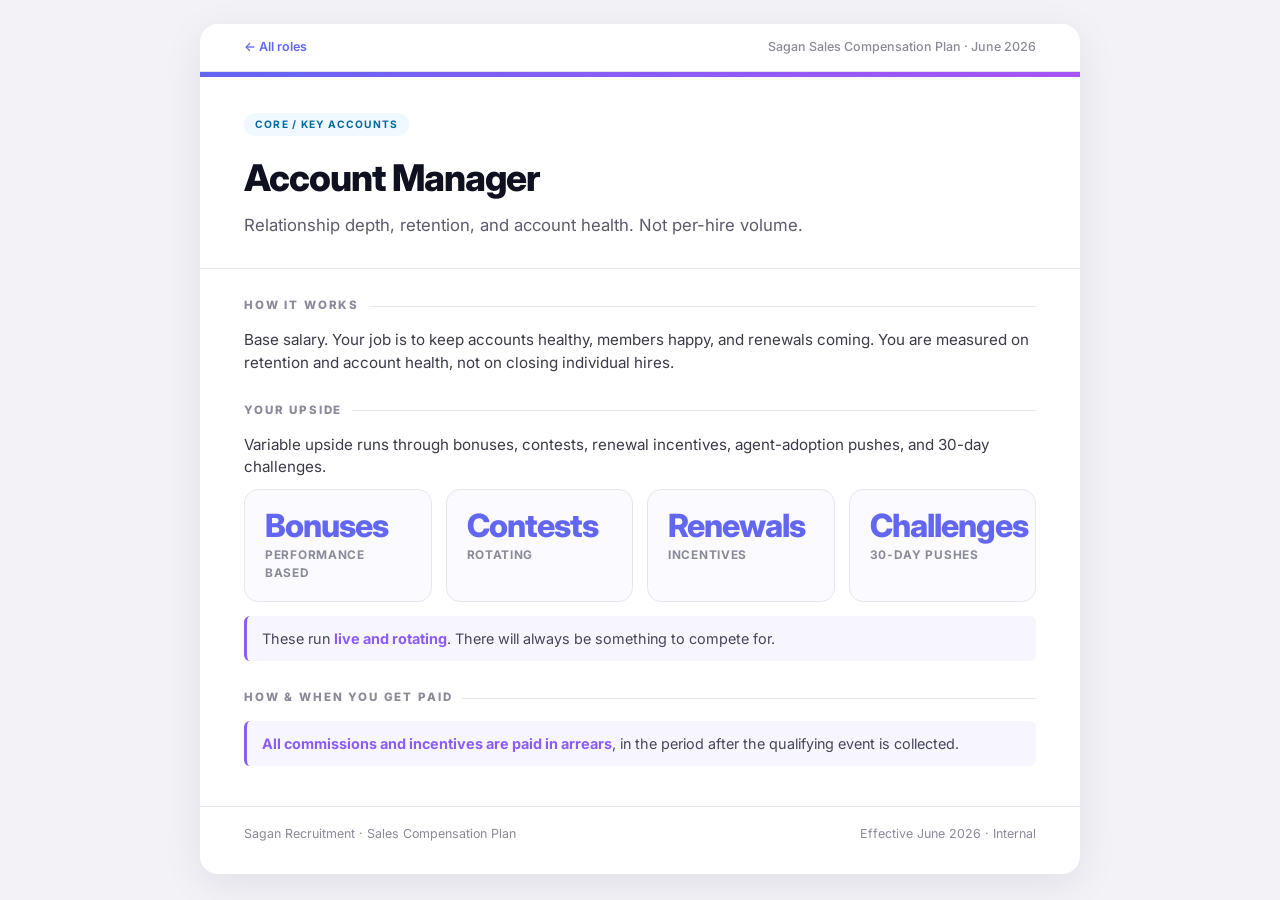
==== account-manager.html @ 3b5476de "Add per-role one-pagers and role hub for meetings Co-Authored-By: Claude Opus 4.8 <noreply@anthropic" ====
<!DOCTYPE html>
<html lang="en">
<head>
<meta charset="UTF-8">
<meta name="viewport" content="width=device-width, initial-scale=1.0">
<title>Comp Plan · Account Manager</title>
<link rel="stylesheet" href="role-style.css">
</head>
<body>
<div class="sheet">

  <nav class="topnav">
    <a href="roles.html">&larr; All roles</a>
    <span class="crumb">Sagan Sales Compensation Plan · June 2026</span>
  </nav>

  <header class="hero">
    <span class="tag am">Core / Key Accounts</span>
    <h1>Account Manager</h1>
    <p class="lede">Relationship depth, retention, and account health. Not per-hire volume.</p>
  </header>

  <div class="body">

    <div class="section-h">How It Works</div>
    <p>Base salary. Your job is to keep accounts healthy, members happy, and renewals coming. You are measured on retention and account health, not on closing individual hires.</p>

    <div class="section-h">Your Upside</div>
    <p>Variable upside runs through bonuses, contests, renewal incentives, agent-adoption pushes, and 30-day challenges.</p>
    <div class="stats">
      <div class="stat"><div class="v">Bonuses</div><div class="k">Performance based</div></div>
      <div class="stat"><div class="v">Contests</div><div class="k">Rotating</div></div>
      <div class="stat"><div class="v">Renewals</div><div class="k">Incentives</div></div>
      <div class="stat"><div class="v">Challenges</div><div class="k">30-day pushes</div></div>
    </div>
    <div class="note">These run <strong>live and rotating</strong>. There will always be something to compete for.</div>

    <div class="section-h">How &amp; When You Get Paid</div>
    <div class="note" style="margin-top:0;"><strong>All commissions and incentives are paid in arrears</strong>, in the period after the qualifying event is collected.</div>

  </div>

  <footer class="foot">
    <span>Sagan Recruitment · Sales Compensation Plan</span>
    <span>Effective June 2026 · Internal</span>
  </footer>

</div>
</body>
</html>
---- role-style.css ----
@import url('https://fonts.googleapis.com/css2?family=Inter:wght@400;500;600;700;800;900&display=swap');

:root {
  --ink: #0f1020;
  --muted: #5b5b6b;
  --faint: #8a8a99;
  --line: #e6e6ee;
  --bg: #ffffff;
  --panel: #fafaff;
  --indigo: #6366f1;
  --violet: #8b5cf6;
  --purple: #a855f7;
}

* { margin: 0; padding: 0; box-sizing: border-box; }

body {
  font-family: 'Inter', sans-serif;
  background: #f2f2f7;
  color: var(--ink);
  line-height: 1.5;
  -webkit-font-smoothing: antialiased;
}

.sheet {
  max-width: 880px;
  margin: 24px auto;
  background: var(--bg);
  border-radius: 18px;
  box-shadow: 0 10px 40px rgba(15,16,32,0.08);
  overflow: hidden;
}

/* ── Top nav ── */
.topnav {
  display: flex;
  align-items: center;
  justify-content: space-between;
  padding: 14px 44px;
  border-bottom: 1px solid var(--line);
  font-size: 0.78rem;
}
.topnav a { color: var(--indigo); text-decoration: none; font-weight: 600; }
.topnav a:hover { text-decoration: underline; }
.topnav .crumb { color: var(--faint); font-weight: 500; }

/* ── Hero ── */
.hero {
  padding: 38px 44px 30px;
  position: relative;
  border-bottom: 1px solid var(--line);
}
.hero::before {
  content: "";
  position: absolute;
  top: 0; left: 0; right: 0;
  height: 5px;
  background: linear-gradient(90deg, var(--indigo), var(--violet), var(--purple));
}
.tag {
  display: inline-block;
  font-size: 0.64rem;
  font-weight: 700;
  letter-spacing: 0.12em;
  text-transform: uppercase;
  padding: 4px 11px;
  border-radius: 99px;
  margin-bottom: 14px;
}
.tag.front { background: #eef2ff; color: #4f46e5; }
.tag.wg { background: #f3e8ff; color: #9333ea; }
.tag.strat { background: #ecfdf5; color: #15803d; }
.tag.advisor { background: #fff7ed; color: #c2410c; }
.tag.am { background: #f0f9ff; color: #0369a1; }
.tag.mgr { background: #f5f5f5; color: #4b5563; }

.hero h1 {
  font-size: 2.3rem;
  font-weight: 800;
  letter-spacing: -0.025em;
}
.hero .lede {
  font-size: 1.05rem;
  color: var(--muted);
  margin-top: 8px;
  max-width: 60ch;
}

/* ── Body ── */
.body { padding: 28px 44px 40px; }

.section-h {
  font-size: 0.72rem;
  font-weight: 800;
  letter-spacing: 0.16em;
  text-transform: uppercase;
  color: var(--faint);
  margin: 28px 0 14px;
  display: flex;
  align-items: center;
  gap: 10px;
}
.section-h:first-child { margin-top: 0; }
.section-h::after {
  content: "";
  flex: 1;
  height: 1px;
  background: var(--line);
}

p { font-size: 0.95rem; color: #3a3a48; margin-bottom: 10px; }
p:last-child { margin-bottom: 0; }
strong { color: var(--ink); font-weight: 700; }

/* ── Big stats ── */
.stats {
  display: flex;
  gap: 14px;
  flex-wrap: wrap;
}
.stat {
  flex: 1;
  min-width: 150px;
  background: var(--panel);
  border: 1px solid var(--line);
  border-radius: 14px;
  padding: 18px 20px;
}
.stat.accent {
  background: linear-gradient(160deg, #f3f1ff 0%, #ffffff 60%);
  border-color: #d9d4fb;
}
.stat .v {
  font-size: 2rem;
  font-weight: 800;
  color: var(--indigo);
  letter-spacing: -0.03em;
  line-height: 1.1;
}
.stat .k {
  font-size: 0.74rem;
  color: var(--faint);
  text-transform: uppercase;
  letter-spacing: 0.06em;
  font-weight: 700;
  margin-top: 4px;
}

/* ── Tables ── */
table { width: 100%; border-collapse: collapse; margin: 4px 0; }
th, td {
  text-align: left;
  font-size: 0.9rem;
  padding: 9px 10px;
  border-bottom: 1px solid var(--line);
}
th {
  font-size: 0.68rem;
  text-transform: uppercase;
  letter-spacing: 0.07em;
  color: var(--faint);
  font-weight: 700;
}
td:last-child, th:last-child { text-align: right; }
td .num { font-weight: 800; color: var(--ink); }

/* ── Note ── */
.note {
  margin-top: 14px;
  padding: 12px 15px;
  background: #f7f6ff;
  border-left: 3px solid var(--violet);
  border-radius: 6px;
  font-size: 0.9rem;
  color: #46465a;
}
.note strong { color: var(--violet); }

/* ── Earnings bar ── */
.earn { margin: 16px 0 6px; }
.earn-track {
  position: relative;
  height: 46px;
  border-radius: 10px;
  overflow: hidden;
  display: flex;
  border: 1px solid var(--line);
}
.earn-base {
  flex: 0 0 38%;
  background: #eef0f4;
  display: flex; align-items: center; justify-content: center;
  font-size: 0.72rem; font-weight: 700; color: var(--faint);
  text-transform: uppercase; letter-spacing: 0.05em;
}
.earn-above {
  flex: 1;
  background: linear-gradient(90deg, var(--indigo), var(--violet), var(--purple));
  display: flex; align-items: center; justify-content: center;
  color: #fff; font-size: 0.92rem; font-weight: 800;
}
.earn-floor {
  position: absolute; left: 38%; top: -3px; bottom: -3px;
  width: 2px; background: var(--ink);
}
.earn-labels {
  position: relative;
  display: flex;
  justify-content: space-between;
  margin-top: 7px;
  font-size: 0.72rem; font-weight: 600; color: var(--faint);
}
.earn-labels .floor-tag {
  position: absolute; left: 38%; transform: translateX(-50%);
  color: var(--ink); font-weight: 800; white-space: nowrap; text-align: center;
}
.earn-labels .floor-tag::before {
  content: "\25B2"; display: block; font-size: 0.55rem; line-height: 1;
  margin-bottom: 2px; color: var(--ink);
}

/* ── Gate flow ── */
.gates { display: flex; align-items: stretch; margin: 16px 0 6px; }
.gate {
  flex: 1; background: var(--bg); border: 1px solid var(--line);
  border-radius: 12px; padding: 14px 14px; text-align: center;
}
.gate .g-num {
  font-size: 0.64rem; font-weight: 800; color: var(--violet);
  letter-spacing: 0.1em; text-transform: uppercase;
}
.gate .g-main { font-size: 1.15rem; font-weight: 800; margin: 3px 0 2px; }
.gate .g-sub { font-size: 0.76rem; color: var(--faint); line-height: 1.4; }
.gate.unlock { background: linear-gradient(160deg, #f3e8ff, #ffffff); border-color: #d9d4fb; }
.gate.unlock .g-main { color: var(--purple); }
.gate-arrow {
  align-self: center; color: var(--violet); font-size: 1.3rem;
  font-weight: 800; padding: 0 10px; flex: 0 0 auto;
}

/* ── Share allocation ── */
.shares { margin: 10px 0 4px; }
.share-row {
  display: flex; align-items: center; justify-content: space-between;
  padding: 11px 15px; border: 1px solid var(--line); border-radius: 11px;
  margin-bottom: 8px; background: var(--panel);
}
.share-row .sh-role { font-size: 0.95rem; font-weight: 600; color: #3a3a48; }
.share-row .sh-x { font-size: 1.15rem; font-weight: 800; color: var(--indigo); letter-spacing: -0.01em; }
.share-row .sh-x.ramp {
  font-size: 0.82rem; color: var(--violet); background: #f3e8ff;
  padding: 3px 12px; border-radius: 99px;
}

/* ── Pricing cards ── */
.price-grid { display: grid; grid-template-columns: repeat(3, 1fr); gap: 12px; margin-top: 4px; }
.price {
  border: 1px solid var(--line); border-radius: 12px; padding: 16px; text-align: center;
}
.price .rate { font-size: 1.7rem; font-weight: 800; color: var(--indigo); letter-spacing: -0.03em; }
.price .desc { font-size: 0.82rem; color: var(--muted); margin-top: 6px; line-height: 1.4; }

/* ── Footer ── */
.foot {
  padding: 18px 44px 30px;
  border-top: 1px solid var(--line);
  font-size: 0.78rem;
  color: var(--faint);
  display: flex;
  justify-content: space-between;
  flex-wrap: wrap;
  gap: 8px;
}

@media print {
  body { background: #fff; }
  .sheet { box-shadow: none; margin: 0; max-width: 100%; border-radius: 0; }
  .topnav { display: none; }
  .stat, .gate, .price, .note { break-inside: avoid; }
  @page { margin: 12mm; }
}

@media (max-width: 720px) {
  .body, .hero, .foot, .topnav { padding-left: 22px; padding-right: 22px; }
  .gates { flex-direction: column; }
  .gate-arrow { transform: rotate(90deg); padding: 5px 0; }
  .price-grid { grid-template-columns: 1fr; }
  .hero h1 { font-size: 1.9rem; }
}
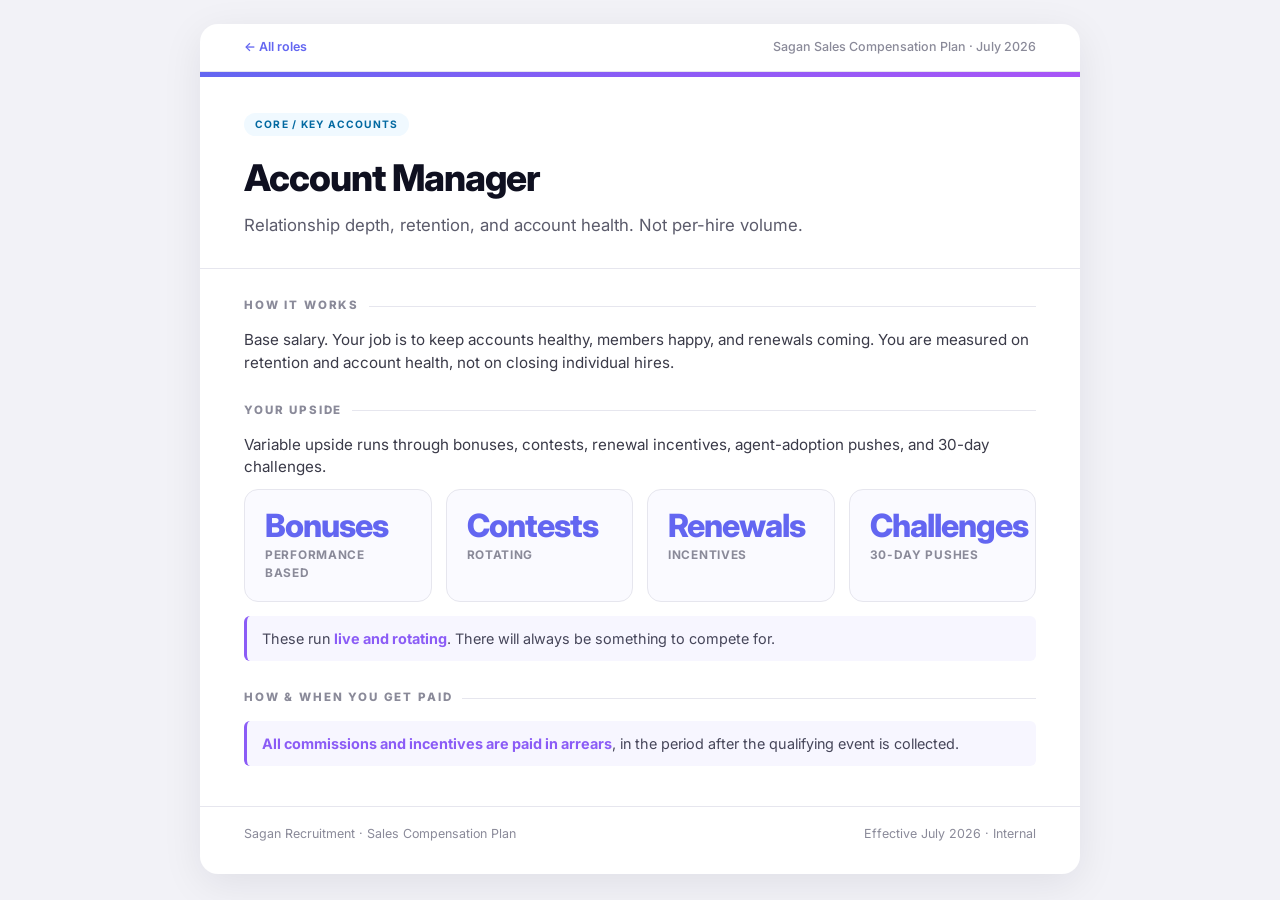
==== commit 670b6ee9: "Update comp plan effective date from June to July 2026" ====
--- a/account-manager.html
+++ b/account-manager.html
@@ -11,7 +11,7 @@
 
   <nav class="topnav">
     <a href="roles.html">&larr; All roles</a>
-    <span class="crumb">Sagan Sales Compensation Plan · June 2026</span>
+    <span class="crumb">Sagan Sales Compensation Plan · July 2026</span>
   </nav>
 
   <header class="hero">
@@ -42,7 +42,7 @@
 
   <footer class="foot">
     <span>Sagan Recruitment · Sales Compensation Plan</span>
-    <span>Effective June 2026 · Internal</span>
+    <span>Effective July 2026 · Internal</span>
   </footer>
 
 </div>
